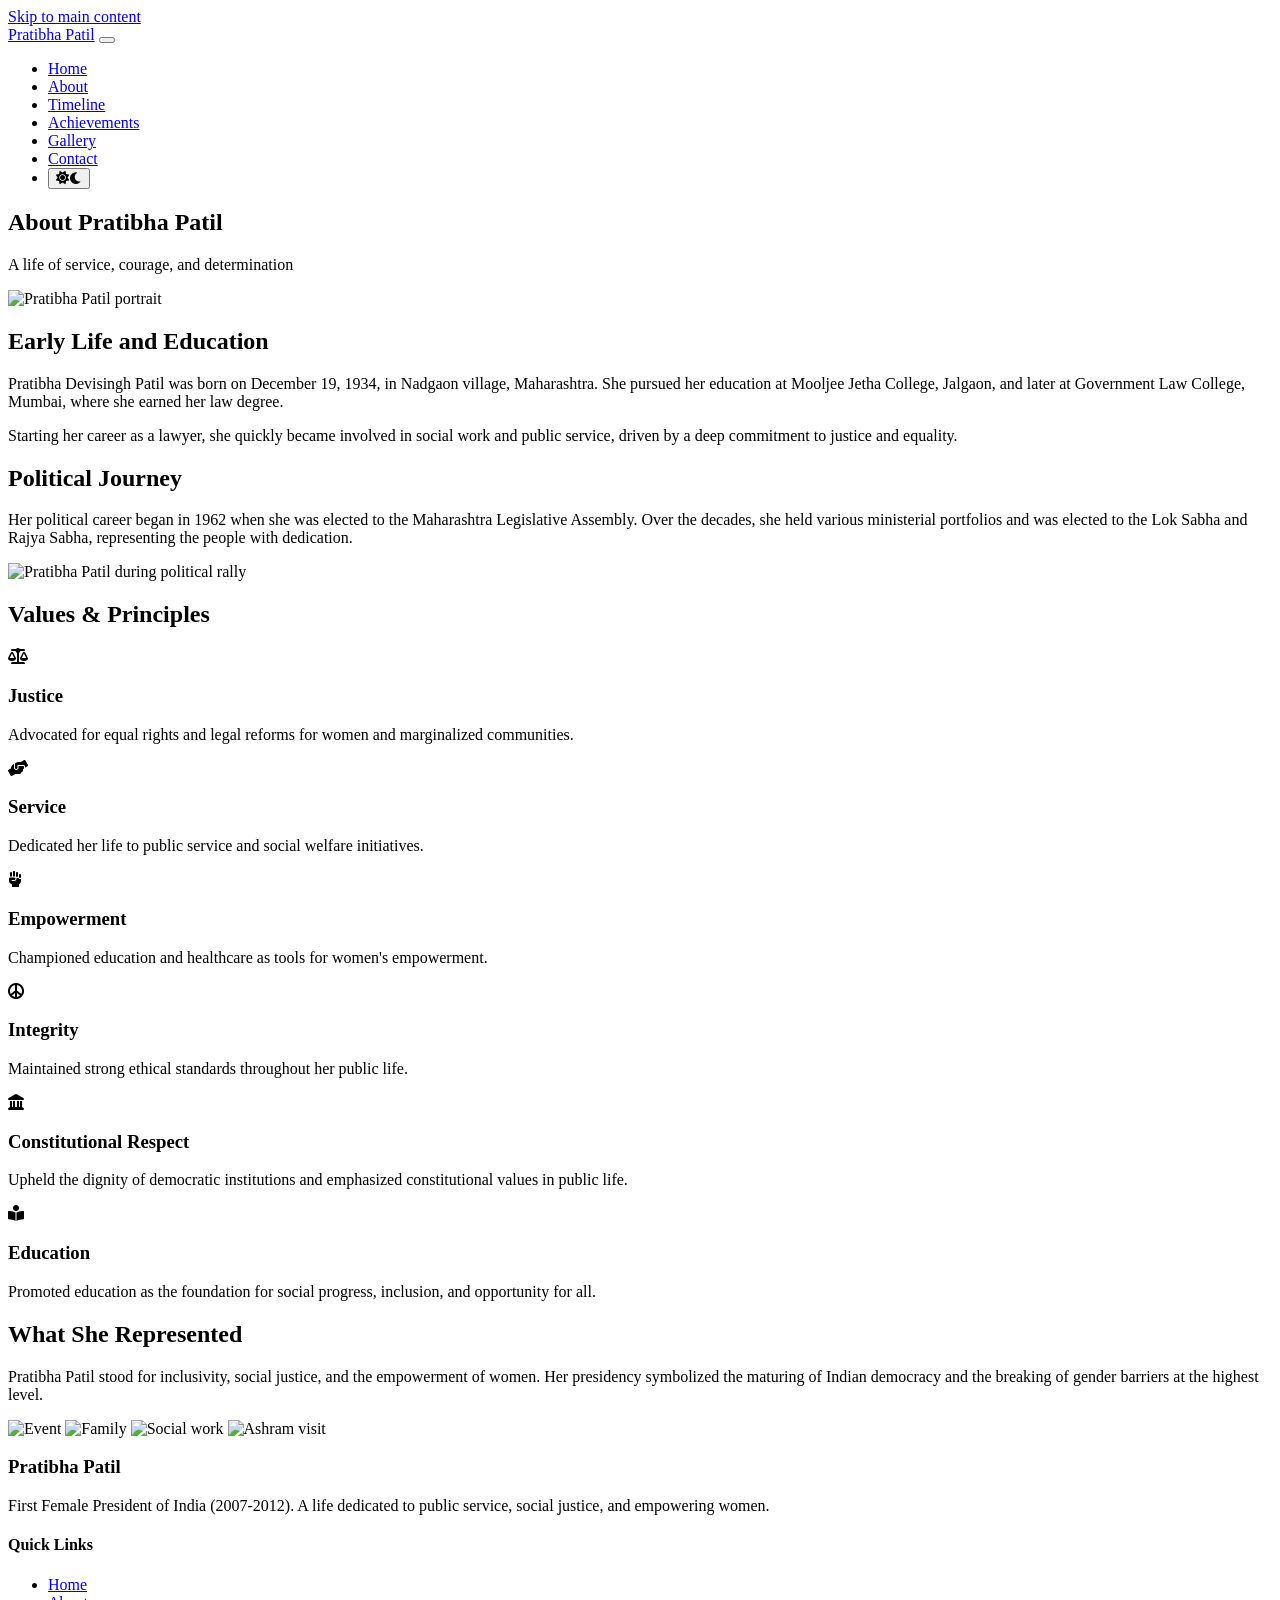
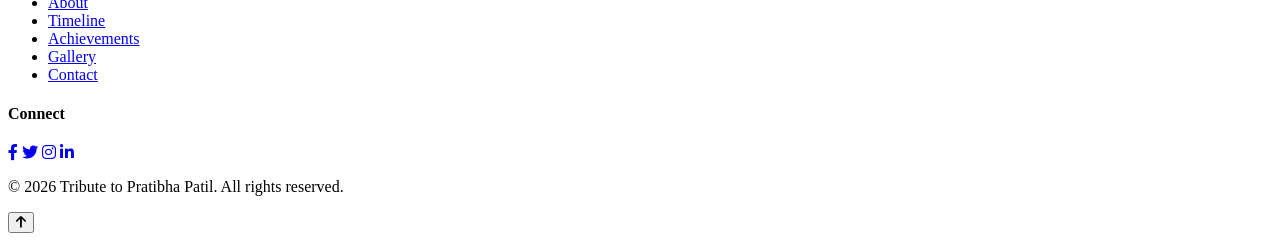
==== about.html @ 6075aadd "commit frist commit frist" ====
<!-- about.html -->
<!DOCTYPE html>
<html lang="en">
<head>
    <meta charset="UTF-8">
    <meta name="viewport" content="width=device-width, initial-scale=1.0">
    <title>About - Pratibha Patil</title>
    <meta name="description" content="Learn about the life and values of Smt. Pratibha Devisingh Patil, India's first female President.">
    <meta property="og:title" content="About Pratibha Patil">
    <meta property="og:description" content="Discover her journey, values, and legacy.">
    <meta property="og:image" content="assets/images/person-1.jpg">
    <link rel="icon" type="image/svg+xml" href="assets/icons/favicon.svg">
    <link rel="preconnect" href="https://fonts.googleapis.com">
    <link rel="preconnect" href="https://fonts.gstatic.com" crossorigin>
    <link href="https://fonts.googleapis.com/css2?family=Inter:opsz,wght@14..32,400;14..32,500;14..32,600;14..32,700;14..32,800&display=swap" rel="stylesheet">
    <link rel="stylesheet" href="https://cdnjs.cloudflare.com/ajax/libs/font-awesome/6.0.0-beta3/css/all.min.css">
    <link rel="stylesheet" href="assets/css/style.css">
    <link rel="stylesheet" href="assets/css/pages.css">
</head>
<body>
    <a href="#main-content" class="skip-link">Skip to main content</a>
    <header class="header">
        <nav class="navbar container" aria-label="Main navigation">
            <a href="index.html" class="logo"><span class="logo-text">Pratibha Patil</span></a>
            <button class="hamburger" id="hamburger" aria-label="Open menu" aria-expanded="false"><span class="bar"></span><span class="bar"></span><span class="bar"></span></button>
            <ul class="nav-menu" id="nav-menu">
                <li><a href="index.html" class="nav-link">Home</a></li>
                <li><a href="about.html" class="nav-link active">About</a></li>
                <li><a href="timeline.html" class="nav-link">Timeline</a></li>
                <li><a href="achievements.html" class="nav-link">Achievements</a></li>
                <li><a href="gallery.html" class="nav-link">Gallery</a></li>
                <li><a href="contact.html" class="nav-link">Contact</a></li>
                <li><button id="theme-toggle" class="theme-toggle" aria-label="Toggle dark mode"><i class="fas fa-sun"></i><i class="fas fa-moon"></i></button></li>
            </ul>
        </nav>
    </header>

    <main id="main-content">
        <section class="page-header"><div class="container"><h1>About Pratibha Patil</h1><p>A life of service, courage, and determination</p></div></section>

        <!-- Early Life & Political Journey (original) -->
        <section class="section">
            <div class="container">
                <div class="about-grid">
                    <div class="about-image reveal"><img src="assets/images/person-1.jpg" alt="Pratibha Patil portrait" class="img-responsive rounded"></div>
                    <div class="about-content reveal"><h2>Early Life and Education</h2><p>Pratibha Devisingh Patil was born on December 19, 1934, in Nadgaon village, Maharashtra. She pursued her education at Mooljee Jetha College, Jalgaon, and later at Government Law College, Mumbai, where she earned her law degree.</p><p>Starting her career as a lawyer, she quickly became involved in social work and public service, driven by a deep commitment to justice and equality.</p></div>
                </div>
                <div class="about-grid reverse">
                    <div class="about-content reveal"><h2>Political Journey</h2><p>Her political career began in 1962 when she was elected to the Maharashtra Legislative Assembly. Over the decades, she held various ministerial portfolios and was elected to the Lok Sabha and Rajya Sabha, representing the people with dedication.</p></div>
                    <div class="about-image reveal"><img src="assets/images/event-1.jpg" alt="Pratibha Patil during political rally" class="img-responsive rounded"></div>
                </div>
            </div>
        </section>

        <!-- Values & Principles Cards (New) -->
        <section class="section bg-light">
            <div class="container">
                <h2 class="section-title reveal">Values & Principles</h2>
                <div class="values-grid">
                    <div class="value-card reveal"><i class="fas fa-balance-scale"></i><h3>Justice</h3><p>Advocated for equal rights and legal reforms for women and marginalized communities.</p></div>
                    <div class="value-card reveal"><i class="fas fa-hands-helping"></i><h3>Service</h3><p>Dedicated her life to public service and social welfare initiatives.</p></div>
                    <div class="value-card reveal"><i class="fas fa-fist-raised"></i><h3>Empowerment</h3><p>Championed education and healthcare as tools for women's empowerment.</p></div>
                    <div class="value-card reveal"><i class="fas fa-peace"></i><h3>Integrity</h3><p>Maintained strong ethical standards throughout her public life.</p></div>
                    <div class="value-card reveal">
  <i class="fas fa-landmark"></i>
  <h3>Constitutional Respect</h3>
  <p>Upheld the dignity of democratic institutions and emphasized constitutional values in public life.</p>
</div>

<div class="value-card reveal">
  <i class="fas fa-book-reader"></i>
  <h3>Education</h3>
  <p>Promoted education as the foundation for social progress, inclusion, and opportunity for all.</p>
</div>
                </div>
            </div>
        </section>

       

        <!-- What She Represented + Image Strip -->
        <section class="section bg-light">
            <div class="container">
                <h2 class="section-title reveal">What She Represented</h2>
                <div class="representation">
                    <p>Pratibha Patil stood for inclusivity, social justice, and the empowerment of women. Her presidency symbolized the maturing of Indian democracy and the breaking of gender barriers at the highest level.</p>
                    <div class="image-strip">
                        <img src="assets/images/gallery-2.jpg" alt="Event">
                        <img src="assets/images/gallery-5.jpg" alt="Family">
                        <img src="assets/images/gallery-6.jpg" alt="Social work">
                        <img src="assets/images/gallery-8.jpg" alt="Ashram visit">
                    </div>
                </div>
            </div>
        </section>
    </main>

     <footer class="footer">
        <div class="container">
            <div class="footer-grid">
                <div class="footer-info">
                    <h3>Pratibha Patil</h3>
                    <p>First Female President of India (2007-2012). A life dedicated to public service, social justice, and empowering women.</p>
                </div>
                <div class="footer-links">
                    <h4>Quick Links</h4>
                    <ul>
                        <li><a href="index.html">Home</a></li>
                        <li><a href="about.html">About</a></li>
                        <li><a href="timeline.html">Timeline</a></li>
                        <li><a href="achievements.html">Achievements</a></li>
                        <li><a href="gallery.html">Gallery</a></li>
                        <li><a href="contact.html">Contact</a></li>
                    </ul>
                </div>
                <div class="footer-social">
                    <h4>Connect</h4>
                    <div class="social-icons">
                        <a href="#" aria-label="Facebook"><i class="fab fa-facebook-f"></i></a>
                        <a href="#" aria-label="Twitter"><i class="fab fa-twitter"></i></a>
                        <a href="#" aria-label="Instagram"><i class="fab fa-instagram"></i></a>
                        <a href="#" aria-label="LinkedIn"><i class="fab fa-linkedin-in"></i></a>
                    </div>
                </div>
            </div>
            <div class="footer-bottom">
                <p class="copyright">&copy; 2026 Tribute to Pratibha Patil. All rights reserved.</p>
            </div>
        </div>
    </footer>
    <button id="back-to-top" class="back-to-top"><i class="fas fa-arrow-up"></i></button>
    <script src="assets/js/main.js"></script>
</body>
</html>
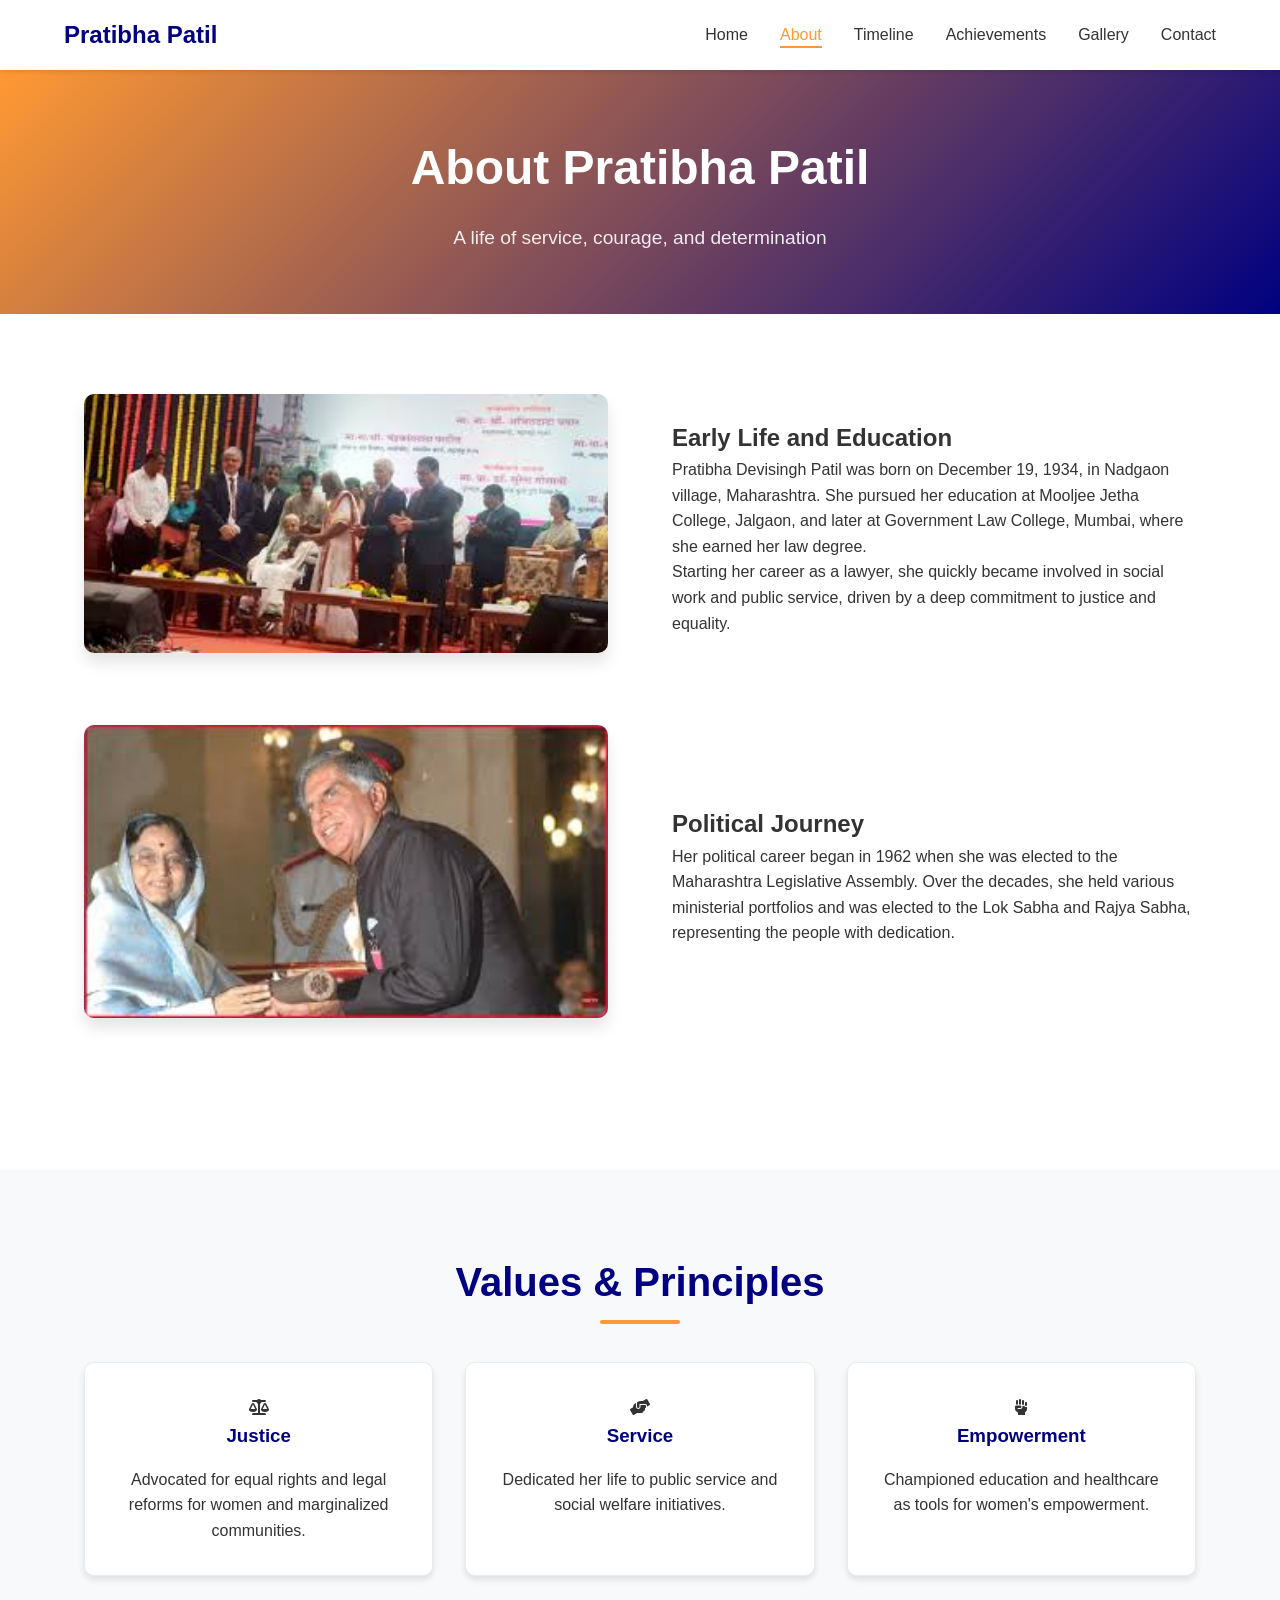
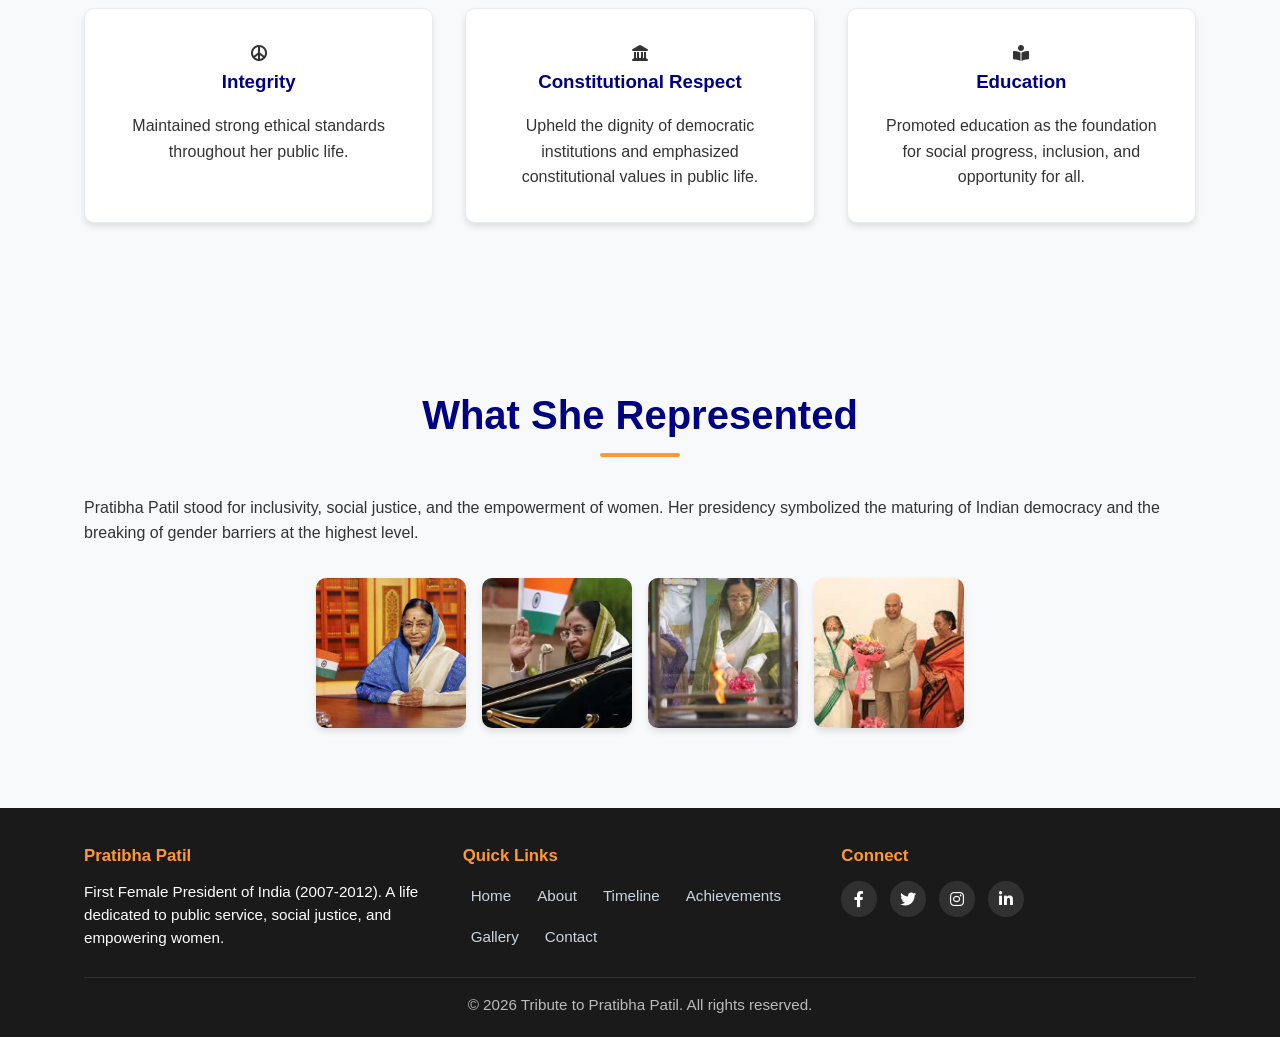
==== commit ffe52d34: "commit changes cammit changes" ====
--- a/about.html
+++ b/about.html
@@ -18,7 +18,7 @@
     <link rel="stylesheet" href="assets/css/pages.css">
 </head>
 <body>
-    <a href="#main-content" class="skip-link">Skip to main content</a>
+   
     <header class="header">
         <nav class="navbar container" aria-label="Main navigation">
             <a href="index.html" class="logo"><span class="logo-text">Pratibha Patil</span></a>
@@ -30,7 +30,6 @@
                 <li><a href="achievements.html" class="nav-link">Achievements</a></li>
                 <li><a href="gallery.html" class="nav-link">Gallery</a></li>
                 <li><a href="contact.html" class="nav-link">Contact</a></li>
-                <li><button id="theme-toggle" class="theme-toggle" aria-label="Toggle dark mode"><i class="fas fa-sun"></i><i class="fas fa-moon"></i></button></li>
             </ul>
         </nav>
     </header>
--- a/assets/css/style.css
+++ b/assets/css/style.css
@@ -0,0 +1,1206 @@
+/* assets/css/style.css */
+:root {
+    --primary-saffron: #FF9933;
+    --primary-navy: #000080;
+    --primary-white: #FFFFFF;
+    --secondary-saffron-light: #FFB366;
+    --secondary-navy-dark: #000066;
+    --text-dark: #333333;
+    --text-light: #F5F5F5;
+    --bg-light: #F8F9FA;
+    --bg-dark: #1A1A1A;
+    --gray-100: #F8F9FA;
+    --gray-200: #E9ECEF;
+    --gray-300: #DEE2E6;
+    --gray-400: #CED4DA;
+    --gray-500: #ADB5BD;
+    --shadow-sm: 0 2px 4px rgba(0, 0, 0, 0.1);
+    --shadow-md: 0 4px 6px rgba(0, 0, 0, 0.1);
+    --shadow-lg: 0 10px 15px rgba(0, 0, 0, 0.1);
+    --transition: all 0.3s ease;
+    --glass-bg: rgba(255, 255, 255, 0.2);
+    --glass-border: 1px solid rgba(255, 255, 255, 0.3);
+}
+
+
+
+* {
+    margin: 0;
+    padding: 0;
+    box-sizing: border-box;
+}
+
+html {
+    scroll-behavior: smooth;
+}
+
+body {
+    font-family: 'Inter', sans-serif;
+    line-height: 1.6;
+    color: var(--text-dark);
+    background-color: var(--primary-white);
+    transition: var(--transition);
+}
+
+.container {
+    width: 90%;
+    max-width: 1200px;
+    margin: 0 auto;
+    padding: 0 20px;
+}
+
+.skip-link {
+    position: absolute;
+    top: -40px;
+    left: 0;
+    background: var(--primary-navy);
+    color: var(--primary-white);
+    padding: 8px;
+    z-index: 100;
+    text-decoration: none;
+}
+
+.skip-link:focus {
+    top: 0;
+}
+
+.header {
+    background: var(--primary-white);
+    box-shadow: var(--shadow-sm);
+    position: sticky;
+    top: 0;
+    z-index: 1000;
+}
+
+.navbar {
+    display: flex;
+    justify-content: space-between;
+    align-items: center;
+    padding: 1rem 0;
+}
+
+.logo {
+    text-decoration: none;
+    font-size: 1.5rem;
+    font-weight: 700;
+    color: var(--primary-navy);
+}
+
+.hamburger {
+    display: none;
+    flex-direction: column;
+    cursor: pointer;
+    background: none;
+    border: none;
+    padding: 10px;
+}
+
+.hamburger .bar {
+    width: 25px;
+    height: 3px;
+    background: var(--primary-navy);
+    margin: 3px 0;
+    transition: var(--transition);
+}
+
+.nav-menu {
+    display: flex;
+    list-style: none;
+    align-items: center;
+    gap: 2rem;
+}
+
+.nav-link {
+    text-decoration: none;
+    color: var(--text-dark);
+    font-weight: 500;
+    transition: var(--transition);
+    position: relative;
+}
+
+.nav-link:hover,
+.nav-link.active {
+    color: var(--primary-saffron);
+}
+
+.nav-link::after {
+    content: '';
+    position: absolute;
+    bottom: -5px;
+    left: 0;
+    width: 0;
+    height: 2px;
+    background: var(--primary-saffron);
+    transition: var(--transition);
+}
+
+.nav-link:hover::after,
+.nav-link.active::after {
+    width: 100%;
+}
+
+
+/* Hero */
+.hero {
+    background: linear-gradient(135deg, var(--primary-saffron) 0%, var(--primary-navy) 100%);
+    color: var(--primary-white);
+    padding: 120px 0;
+    position: relative;
+    overflow: hidden;
+}
+
+.hero-content {
+    position: relative;
+    z-index: 2;
+}
+
+.hero-tagline {
+    display: inline-block;
+    background: rgba(255, 255, 255, 0.2);
+    backdrop-filter: blur(5px);
+    padding: 0.5rem 1.5rem;
+    border-radius: 50px;
+    font-size: 0.9rem;
+    margin-bottom: 1.5rem;
+    border: var(--glass-border);
+}
+
+.hero-title {
+    font-size: 3.5rem;
+    font-weight: 800;
+    margin-bottom: 1.5rem;
+    line-height: 1.2;
+}
+
+.hero-subtitle {
+    font-size: 1.2rem;
+    max-width: 600px;
+    margin-bottom: 2rem;
+    opacity: 0.9;
+}
+
+.hero-shapes {
+    position: absolute;
+    top: 0;
+    left: 0;
+    width: 100%;
+    height: 100%;
+    z-index: 1;
+}
+
+.shape {
+    position: absolute;
+    background: rgba(255, 255, 255, 0.1);
+    border-radius: 50%;
+    animation: float 6s ease-in-out infinite;
+}
+
+.shape-1 {
+    width: 200px;
+    height: 200px;
+    top: -100px;
+    right: -100px;
+}
+
+.shape-2 {
+    width: 150px;
+    height: 150px;
+    bottom: 50px;
+    left: 50px;
+    animation-delay: 0.5s;
+}
+
+.shape-3 {
+    width: 100px;
+    height: 100px;
+    bottom: -50px;
+    right: 200px;
+    animation-delay: 1s;
+}
+
+@keyframes float {
+    0%, 100% {
+        transform: translateY(0) rotate(0deg);
+    }
+    50% {
+        transform: translateY(-20px) rotate(10deg);
+    }
+}
+
+.trust-badges {
+    display: flex;
+    justify-content: center;
+    flex-wrap: wrap;
+    gap: 2rem;
+    margin-top: 2rem;
+}
+
+.badge {
+    display: flex;
+    align-items: center;
+    gap: 0.5rem;
+    font-weight: 500;
+    background: var(--glass-bg);
+    backdrop-filter: blur(5px);
+    padding: 0.5rem 1rem;
+    border-radius: 50px;
+    border: var(--glass-border);
+}
+
+.scroll-indicator {
+    position: absolute;
+    bottom: 30px;
+    left: 50%;
+    transform: translateX(-50%);
+    display: flex;
+    flex-direction: column;
+    align-items: center;
+    gap: 5px;
+    animation: bounce 2s infinite;
+}
+
+.scroll-indicator span {
+    font-size: 0.8rem;
+    letter-spacing: 2px;
+}
+
+@keyframes bounce {
+    0%, 20%, 50%, 80%, 100% {
+        transform: translateY(0) translateX(-50%);
+    }
+    40% {
+        transform: translateY(-10px) translateX(-50%);
+    }
+    60% {
+        transform: translateY(-5px) translateX(-50%);
+    }
+}
+
+/* Sections */
+.section {
+    padding: 80px 0;
+}
+
+.section-title {
+    text-align: center;
+    font-size: 2.5rem;
+    color: var(--primary-navy);
+    margin-bottom: 3rem;
+    position: relative;
+}
+
+.section-title::after {
+    content: '';
+    position: absolute;
+    bottom: -10px;
+    left: 50%;
+    transform: translateX(-50%);
+    width: 80px;
+    height: 4px;
+    background: var(--primary-saffron);
+    border-radius: 2px;
+}
+
+.bg-light {
+    background: var(--bg-light);
+}
+
+.btn {
+    display: inline-block;
+    padding: 12px 30px;
+    text-decoration: none;
+    border-radius: 50px;
+    font-weight: 600;
+    transition: var(--transition);
+    border: 2px solid transparent;
+    cursor: pointer;
+    text-align: center;
+}
+
+.btn-primary {
+    background: var(--primary-saffron);
+    color: var(--primary-white);
+}
+
+.btn-primary:hover {
+    background: transparent;
+    border-color: var(--primary-white);
+    transform: translateY(-3px);
+    box-shadow: var(--shadow-md);
+}
+
+.btn-secondary {
+    background: transparent;
+    border-color: var(--primary-white);
+    color: var(--primary-white);
+}
+
+.btn-secondary:hover {
+    background: var(--primary-white);
+    color: var(--primary-saffron);
+    transform: translateY(-3px);
+}
+
+.btn-outline {
+    background: transparent;
+    border: 2px solid var(--primary-saffron);
+    color: var(--primary-saffron);
+}
+
+.btn-outline:hover {
+    background: var(--primary-saffron);
+    color: var(--primary-white);
+}
+
+/* Quote card */
+.quote-card {
+    background: var(--primary-white);
+    border-radius: 10px;
+    padding: 3rem;
+    box-shadow: var(--shadow-lg);
+    text-align: center;
+    max-width: 800px;
+    margin: 0 auto;
+    border: 1px solid var(--gray-200);
+}
+
+.quote-icon {
+    font-size: 3rem;
+    color: var(--primary-saffron);
+    opacity: 0.3;
+    margin-bottom: 1rem;
+}
+
+.quote-text {
+    font-size: 1.5rem;
+    font-style: italic;
+    color: var(--text-dark);
+    margin-bottom: 1rem;
+}
+
+.quote-card cite {
+    color: var(--gray-500);
+    font-style: normal;
+}
+
+/* Stats */
+.stats-grid {
+    display: grid;
+    grid-template-columns: repeat(auto-fit, minmax(200px, 1fr));
+    gap: 2rem;
+    text-align: center;
+}
+
+.stat-card {
+    padding: 2rem;
+    background: var(--primary-white);
+    border-radius: 10px;
+    box-shadow: var(--shadow-md);
+    transition: var(--transition);
+    border: 1px solid var(--gray-200);
+}
+
+.stat-card:hover {
+    transform: translateY(-10px);
+    box-shadow: var(--shadow-lg);
+}
+
+.stat-number {
+    display: block;
+    font-size: 3rem;
+    font-weight: 800;
+    color: var(--primary-saffron);
+    margin-bottom: 0.5rem;
+}
+
+.stat-label {
+    font-size: 1rem;
+    color: var(--text-dark);
+    text-transform: uppercase;
+    letter-spacing: 1px;
+}
+
+/* Cards */
+.highlights-grid,
+.achievements-grid,
+.values-grid {
+    display: grid;
+    grid-template-columns: repeat(auto-fit, minmax(300px, 1fr));
+    gap: 2rem;
+    margin-top: 2rem;
+}
+
+.highlight-card,
+.achievement-card,
+.value-card {
+    background: var(--primary-white);
+    padding: 2rem;
+    border-radius: 10px;
+    box-shadow: var(--shadow-md);
+    text-align: center;
+    transition: var(--transition);
+    border: 1px solid var(--gray-200);
+}
+
+.highlight-card:hover,
+.achievement-card:hover,
+.value-card:hover {
+    transform: translateY(-5px);
+    box-shadow: var(--shadow-lg);
+}
+
+.highlight-icon,
+.achievement-icon {
+    font-size: 2.5rem;
+    color: var(--primary-saffron);
+    margin-bottom: 1.5rem;
+}
+
+.highlight-card h3,
+.achievement-card h3,
+.value-card h3 {
+    color: var(--primary-navy);
+    margin-bottom: 1rem;
+}
+
+.highlight-card p,
+.achievement-card p,
+.value-card p {
+    color: var(--text-dark);
+    line-height: 1.6;
+}
+
+/* Carousel */
+.carousel-container {
+    position: relative;
+    overflow: hidden;
+    max-width: 800px;
+    margin: 0 auto;
+}
+
+.carousel-track {
+    display: flex;
+    transition: transform 0.5s ease;
+}
+
+.carousel-slide {
+    flex: 0 0 100%;
+    padding: 0 10px;
+    text-align: center;
+}
+
+.carousel-slide img {
+    width: 100%;
+    height: 400px;
+    object-fit: cover;
+    border-radius: 10px;
+}
+
+.carousel-caption {
+    margin-top: 0.5rem;
+    font-weight: 500;
+    color: var(--text-dark);
+}
+
+.carousel-btn {
+    position: absolute;
+    top: 50%;
+    transform: translateY(-50%);
+    background: rgba(0, 0, 0, 0.5);
+    color: white;
+    border: none;
+    width: 40px;
+    height: 40px;
+    border-radius: 50%;
+    cursor: pointer;
+    transition: var(--transition);
+    z-index: 10;
+}
+
+.carousel-btn:hover {
+    background: var(--primary-saffron);
+}
+
+.carousel-btn.prev {
+    left: 10px;
+}
+
+.carousel-btn.next {
+    right: 10px;
+}
+
+/* FAQ */
+.faq-preview details {
+    background: var(--primary-white);
+    margin-bottom: 1rem;
+    border-radius: 8px;
+    border: 1px solid var(--gray-200);
+}
+
+.faq-preview summary {
+    padding: 1rem;
+    cursor: pointer;
+    font-weight: 600;
+    list-style: none;
+    position: relative;
+}
+
+.faq-preview summary::-webkit-details-marker {
+    display: none;
+}
+
+.faq-preview summary::after {
+    content: '+';
+    position: absolute;
+    right: 1rem;
+    font-weight: 400;
+}
+
+.faq-preview details[open] summary::after {
+    content: '-';
+}
+
+.faq-preview p {
+    padding: 0 1rem 1rem 1rem;
+    margin: 0;
+}
+
+/* CTA */
+.cta-section {
+    background: linear-gradient(135deg, var(--primary-navy) 0%, var(--primary-saffron) 100%);
+    color: var(--primary-white);
+    text-align: center;
+}
+
+.cta-content h2 {
+    font-size: 2.5rem;
+    margin-bottom: 1rem;
+}
+
+.cta-content p {
+    font-size: 1.2rem;
+    margin-bottom: 2rem;
+    opacity: 0.9;
+}
+
+/* Key roles */
+.key-roles-list {
+    max-width: 600px;
+    margin: 0 auto;
+}
+
+.role-item {
+    display: flex;
+    align-items: baseline;
+    padding: 1rem;
+    border-bottom: 1px dashed var(--gray-300);
+}
+
+.role-year {
+    min-width: 100px;
+    font-weight: 700;
+    color: var(--primary-saffron);
+}
+
+.role-desc {
+    color: var(--text-dark);
+}
+
+/* Image strip */
+.image-strip {
+    display: flex;
+    gap: 1rem;
+    flex-wrap: wrap;
+    margin-top: 2rem;
+    justify-content: center;
+}
+
+.image-strip img {
+    width: 150px;
+    height: 150px;
+    object-fit: cover;
+    border-radius: 10px;
+    box-shadow: var(--shadow-md);
+}
+
+/* Timeline */
+.timeline-highlights {
+    display: flex;
+    justify-content: center;
+    gap: 2rem;
+    flex-wrap: wrap;
+    margin-bottom: 2rem;
+}
+
+.timeline-highlights .highlight-card {
+    background: var(--primary-white);
+    padding: 1.5rem;
+    border-radius: 10px;
+    box-shadow: var(--shadow-md);
+    min-width: 150px;
+    text-align: center;
+}
+
+.timeline-highlights .year {
+    display: block;
+    font-size: 2rem;
+    font-weight: 700;
+    color: var(--primary-saffron);
+}
+
+.progress-container {
+    width: 100%;
+    height: 4px;
+    background: var(--gray-200);
+    position: sticky;
+    top: 70px;
+    z-index: 99;
+}
+
+.progress-bar {
+    height: 4px;
+    background: var(--primary-saffron);
+    width: 0%;
+}
+
+.timeline-search {
+    margin: 2rem auto;
+    text-align: center;
+}
+
+.timeline-search input {
+    width: 100%;
+    max-width: 400px;
+    padding: 0.75rem 1.5rem;
+    border: 1px solid var(--gray-300);
+    border-radius: 50px;
+    font-family: inherit;
+}
+
+/* Filters */
+.filter-buttons,
+.gallery-filters {
+    display: flex;
+    justify-content: center;
+    flex-wrap: wrap;
+    gap: 0.5rem;
+    margin: 2rem 0;
+}
+
+.filter-btn,
+.gallery-filter-btn {
+    padding: 0.5rem 1.5rem;
+    border: 2px solid var(--primary-saffron);
+    background: transparent;
+    color: var(--primary-saffron);
+    border-radius: 50px;
+    cursor: pointer;
+    font-weight: 500;
+    transition: var(--transition);
+}
+
+.filter-btn:hover,
+.filter-btn.active,
+.gallery-filter-btn:hover,
+.gallery-filter-btn.active {
+    background: var(--primary-saffron);
+    color: var(--primary-white);
+}
+
+/* Impact stats */
+.impact-stats {
+    display: flex;
+    justify-content: space-around;
+    flex-wrap: wrap;
+    gap: 2rem;
+    margin-top: 2rem;
+}
+
+.impact-item {
+    text-align: center;
+}
+
+.impact-number {
+    display: block;
+    font-size: 3rem;
+    font-weight: 800;
+    color: var(--primary-navy);
+}
+
+.impact-label {
+    font-size: 1rem;
+    color: var(--gray-500);
+    text-transform: uppercase;
+}
+
+/* Sources */
+.sources-grid {
+    display: grid;
+    grid-template-columns: repeat(auto-fit, minmax(200px, 1fr));
+    gap: 1.5rem;
+    margin-top: 2rem;
+}
+
+.source-card {
+    background: var(--primary-white);
+    padding: 1.5rem;
+    border-radius: 10px;
+    box-shadow: var(--shadow-sm);
+    text-align: center;
+    transition: var(--transition);
+}
+
+.source-card:hover {
+    transform: translateY(-5px);
+    box-shadow: var(--shadow-md);
+}
+
+.source-card i {
+    font-size: 2rem;
+    color: var(--primary-saffron);
+    margin-bottom: 1rem;
+}
+
+.source-card a {
+    color: var(--primary-navy);
+    text-decoration: none;
+    font-weight: 500;
+}
+
+.source-card a:hover {
+    text-decoration: underline;
+}
+
+.reference-note {
+    text-align: center;
+    color: var(--gray-500);
+    font-size: 0.9rem;
+    margin-top: 2rem;
+}
+
+/* Gallery */
+.gallery-grid {
+    display: grid;
+    grid-template-columns: repeat(auto-fit, minmax(300px, 1fr));
+    gap: 1.5rem;
+}
+
+.gallery-item {
+    position: relative;
+    overflow: hidden;
+    border-radius: 10px;
+    box-shadow: var(--shadow-md);
+    cursor: pointer;
+    aspect-ratio: 1;
+}
+
+.gallery-item img {
+    width: 100%;
+    height: 100%;
+    object-fit: cover;
+    transition: var(--transition);
+}
+
+.gallery-item:hover img {
+    transform: scale(1.1);
+}
+
+/* Modal */
+.modal {
+    display: none;
+    position: fixed;
+    inset: 0;
+    width: 100%;
+    height: 100%;
+    background: rgba(0, 0, 0, 0.9);
+    z-index: 2000;
+    opacity: 0;
+    transition: opacity 0.3s ease;
+}
+
+.modal.show {
+    display: flex;
+    opacity: 1;
+}
+
+.modal-content {
+    position: relative;
+    width: 90%;
+    max-width: 900px;
+    margin: auto;
+}
+
+.modal-image {
+    width: 100%;
+    height: auto;
+    border-radius: 10px;
+}
+
+.modal-caption {
+    color: var(--primary-white);
+    text-align: center;
+    margin-top: 1rem;
+    font-size: 1.2rem;
+}
+
+.modal-close {
+    position: absolute;
+    top: 20px;
+    right: 30px;
+    color: var(--primary-white);
+    font-size: 40px;
+    cursor: pointer;
+    transition: var(--transition);
+    z-index: 2001;
+}
+
+.modal-close:hover {
+    color: var(--primary-saffron);
+}
+
+.modal-prev,
+.modal-next {
+    position: absolute;
+    top: 50%;
+    transform: translateY(-50%);
+    background: rgba(255, 255, 255, 0.2);
+    color: var(--primary-white);
+    border: none;
+    width: 50px;
+    height: 50px;
+    border-radius: 50%;
+    cursor: pointer;
+    font-size: 1.2rem;
+    transition: var(--transition);
+    z-index: 2001;
+}
+
+.modal-prev:hover,
+.modal-next:hover {
+    background: var(--primary-saffron);
+}
+
+.modal-prev {
+    left: 20px;
+}
+
+.modal-next {
+    right: 20px;
+}
+
+/* Contact */
+.contact-cards {
+    display: flex;
+    flex-direction: column;
+    gap: 1rem;
+    margin-bottom: 2rem;
+}
+
+.contact-card {
+    display: flex;
+    align-items: center;
+    gap: 1rem;
+    padding: 1rem;
+    background: var(--bg-light);
+    border-radius: 10px;
+}
+
+.contact-card i {
+    width: 30px;
+    color: var(--primary-saffron);
+    font-size: 1.2rem;
+}
+
+.social-links-large {
+    display: flex;
+    flex-direction: column;
+    gap: 1rem;
+    margin-bottom: 2rem;
+}
+
+.social-link {
+    display: flex;
+    align-items: center;
+    gap: 1rem;
+    padding: 1rem;
+    background: var(--bg-light);
+    border-radius: 8px;
+    color: var(--text-dark);
+    text-decoration: none;
+    transition: var(--transition);
+}
+
+.social-link:hover {
+    background: var(--primary-saffron);
+    color: var(--primary-white);
+    transform: translateX(10px);
+}
+
+.social-link i {
+    width: 24px;
+}
+
+/* Toast */
+.toast {
+    visibility: hidden;
+    min-width: 250px;
+    background: #333;
+    color: #fff;
+    text-align: center;
+    border-radius: 50px;
+    padding: 1rem;
+    position: fixed;
+    bottom: 30px;
+    left: 50%;
+    transform: translateX(-50%);
+    z-index: 1000;
+    opacity: 0;
+    transition: opacity 0.3s;
+}
+
+.toast.show {
+    visibility: visible;
+    opacity: 1;
+}
+
+/* Breadcrumbs */
+.breadcrumbs {
+    padding: 1rem 0;
+    color: var(--gray-500);
+}
+
+.breadcrumbs a {
+    color: var(--primary-navy);
+    text-decoration: none;
+}
+
+.breadcrumbs a:hover {
+    text-decoration: underline;
+}
+
+/* Back to top */
+.back-to-top {
+    position: fixed;
+    bottom: 30px;
+    right: 30px;
+    width: 50px;
+    height: 50px;
+    background: var(--primary-saffron);
+    color: var(--primary-white);
+    border: none;
+    border-radius: 50%;
+    cursor: pointer;
+    display: none;
+    align-items: center;
+    justify-content: center;
+    font-size: 1.2rem;
+    box-shadow: var(--shadow-lg);
+    transition: var(--transition);
+    z-index: 999;
+}
+
+.back-to-top:hover {
+    background: var(--primary-navy);
+    transform: translateY(-5px);
+}
+
+.back-to-top.show {
+    display: flex;
+}
+
+/* Reveal */
+.reveal {
+    opacity: 0;
+    transform: translateY(30px);
+    transition: all 0.8s ease;
+}
+
+.reveal.active {
+    opacity: 1;
+    transform: translateY(0);
+}
+
+/* Footer - reduced height */
+.footer {
+    background: var(--bg-dark);
+    color: var(--primary-white);
+    padding: 2.2rem 0 1rem;
+}
+
+.footer-grid {
+    display: grid;
+    grid-template-columns: repeat(auto-fit, minmax(220px, 1fr));
+    gap: 1.5rem;
+    margin-bottom: 1.5rem;
+}
+
+.footer-info h3,
+.footer-links h4,
+.footer-social h4 {
+    color: var(--primary-saffron);
+    margin-bottom: 0.7rem;
+    font-size: 1.05rem;
+}
+
+.footer-info p,
+.footer-links a,
+.footer-bottom p {
+    font-size: 0.95rem;
+    line-height: 1.5;
+}
+
+.footer-links ul {
+    list-style: none;
+    padding: 0;
+    margin: 0;
+    display: flex;
+    flex-wrap: wrap;
+    gap: 10px;
+}
+
+.footer-links li {
+    margin: 0;
+}
+
+.footer-links ul li a {
+    display: inline-block;
+    color: #cbd5e1;
+    text-decoration: none;
+    font-weight: 500;
+    padding: 4px 8px;
+    border-radius: 8px;
+    transition: 0.3s;
+}
+
+.footer-links ul li a:hover {
+    color: #38bdf8;
+    background: rgba(56, 189, 248, 0.12);
+}
+
+.social-icons {
+    display: flex;
+    gap: 0.8rem;
+}
+
+.social-icons a {
+    width: 36px;
+    height: 36px;
+    border-radius: 50%;
+    background: rgba(255, 255, 255, 0.1);
+    display: flex;
+    align-items: center;
+    justify-content: center;
+    transition: var(--transition);
+    color: var(--primary-white);
+    text-decoration: none;
+}
+
+.social-icons a:hover {
+    background: var(--primary-saffron);
+    transform: translateY(-3px);
+}
+
+.footer-bottom {
+    border-top: 1px solid rgba(255, 255, 255, 0.1);
+    padding-top: 1rem;
+    text-align: center;
+}
+
+.disclaimer,
+.copyright {
+    font-size: 0.88rem;
+    opacity: 0.7;
+    margin-bottom: 0.3rem;
+}
+
+/* Responsive */
+@media (max-width: 768px) {
+    .hamburger {
+        display: flex;
+    }
+
+    .nav-menu {
+        position: fixed;
+        left: -100%;
+        top: 70px;
+        flex-direction: column;
+        background: var(--primary-white);
+        width: 100%;
+        text-align: center;
+        transition: 0.3s;
+        box-shadow: var(--shadow-md);
+        padding: 2rem 0;
+        gap: 1.5rem;
+    }
+
+    .nav-menu.active {
+        left: 0;
+    }
+
+    .hero-title {
+        font-size: 2.5rem;
+    }
+
+    .hero-subtitle {
+        font-size: 1rem;
+    }
+
+    .section-title {
+        font-size: 2rem;
+    }
+
+    .quote-text {
+        font-size: 1.2rem;
+    }
+
+    .stats-grid {
+        grid-template-columns: repeat(2, 1fr);
+    }
+
+    .footer-grid {
+        grid-template-columns: 1fr;
+        text-align: center;
+    }
+
+    .footer-links ul,
+    .social-icons {
+        justify-content: center;
+    }
+
+    .breadcrumbs {
+        text-align: center;
+    }
+
+    .timeline-highlights {
+        flex-direction: column;
+        align-items: center;
+    }
+}
+
+@media (max-width: 480px) {
+    .hero-title {
+        font-size: 2rem;
+    }
+
+    .stats-grid {
+        grid-template-columns: 1fr;
+    }
+
+    .section {
+        padding: 40px 0;
+    }
+
+    .btn {
+        display: block;
+        width: 100%;
+        margin: 10px 0;
+    }
+
+    .footer {
+        padding: 1.8rem 0 0.8rem;
+    }
+
+    .footer-links ul {
+        justify-content: center;
+    }
+}
--- a/assets/css/pages.css
+++ b/assets/css/pages.css
@@ -0,0 +1,606 @@
+/* assets/css/pages.css */
+.page-header {
+    background: linear-gradient(135deg, var(--primary-saffron) 0%, var(--primary-navy) 100%);
+    color: var(--primary-white);
+    padding: 60px 0;
+    text-align: center;
+}
+
+.page-header h1 {
+    font-size: 3rem;
+    margin-bottom: 1rem;
+}
+
+.page-header p {
+    font-size: 1.2rem;
+    opacity: 0.9;
+}
+
+.about-grid {
+    display: grid;
+    grid-template-columns: 1fr 1fr;
+    gap: 4rem;
+    align-items: center;
+    margin-bottom: 4rem;
+}
+
+.about-grid.reverse {
+    direction: rtl;
+}
+
+.about-grid.reverse .about-content {
+    direction: ltr;
+}
+
+.img-responsive {
+    width: 100%;
+    height: auto;
+}
+
+.rounded {
+    border-radius: 10px;
+    box-shadow: var(--shadow-lg);
+}
+
+.timeline {
+    position: relative;
+    max-width: 800px;
+    margin: 0 auto;
+    padding: 20px 0;
+}
+
+.timeline::before {
+    content: '';
+    position: absolute;
+    left: 50%;
+    transform: translateX(-50%);
+    width: 4px;
+    height: 100%;
+    background: var(--primary-saffron);
+    border-radius: 2px;
+}
+
+.timeline-item {
+    position: relative;
+    margin-bottom: 3rem;
+    width: 100%;
+}
+
+.timeline-dot {
+    position: absolute;
+    left: 50%;
+    transform: translateX(-50%);
+    width: 20px;
+    height: 20px;
+    background: var(--primary-navy);
+    border: 4px solid var(--primary-saffron);
+    border-radius: 50%;
+    z-index: 2;
+    transition: var(--transition);
+}
+
+.timeline-item:hover .timeline-dot {
+    background: var(--primary-saffron);
+    border-color: var(--primary-navy);
+    transform: translateX(-50%) scale(1.2);
+}
+
+.timeline-date {
+    position: absolute;
+    left: 0;
+    width: calc(50% - 40px);
+    text-align: right;
+    font-weight: 700;
+    color: var(--primary-saffron);
+    font-size: 1.2rem;
+}
+
+.timeline-content {
+    position: relative;
+    left: 50%;
+    width: calc(50% - 40px);
+    margin-left: 40px;
+    background: var(--primary-white);
+    padding: 1.5rem;
+    border-radius: 10px;
+    box-shadow: var(--shadow-md);
+    border: 1px solid var(--gray-200);
+}
+
+.timeline-item:nth-child(even) .timeline-date {
+    left: auto;
+    right: 0;
+    text-align: left;
+}
+
+.timeline-item:nth-child(even) .timeline-content {
+    left: 0;
+    margin-left: 0;
+    margin-right: 40px;
+}
+
+.timeline-content h3 {
+    color: var(--primary-navy);
+    margin-bottom: 0.5rem;
+}
+
+.timeline-content p {
+    color: var(--text-dark);
+    margin: 0;
+}
+
+.achievement-card {
+    text-align: left;
+    display: flex;
+    flex-direction: column;
+}
+
+.achievement-icon {
+    font-size: 2rem;
+    margin-bottom: 1rem;
+    color: var(--primary-saffron);
+}
+
+.sources-grid {
+    display: grid;
+    grid-template-columns: repeat(auto-fit, minmax(200px, 1fr));
+    gap: 1.5rem;
+    margin-top: 2rem;
+}
+
+.source-card {
+    background: var(--primary-white);
+    padding: 1.5rem;
+    border-radius: 8px;
+    box-shadow: var(--shadow-sm);
+    text-align: center;
+    transition: var(--transition);
+    border: 1px solid var(--gray-200);
+}
+
+.source-card:hover {
+    transform: translateY(-5px);
+    box-shadow: var(--shadow-md);
+}
+
+.source-card i {
+    font-size: 2rem;
+    color: var(--primary-saffron);
+    margin-bottom: 1rem;
+    display: block;
+}
+
+.source-card a {
+    color: var(--primary-navy);
+    text-decoration: none;
+    font-weight: 500;
+    transition: var(--transition);
+}
+
+.source-card a:hover {
+    color: var(--primary-saffron);
+}
+
+.reference-note {
+    text-align: center;
+    color: var(--gray-500);
+    font-size: 0.9rem;
+    margin-top: 2rem;
+}
+
+.gallery-grid {
+    display: grid;
+    grid-template-columns: repeat(auto-fit, minmax(300px, 1fr));
+    gap: 1.5rem;
+}
+
+.gallery-item {
+    position: relative;
+    overflow: hidden;
+    border-radius: 8px;
+    box-shadow: var(--shadow-md);
+    cursor: pointer;
+    aspect-ratio: 1;
+}
+
+.gallery-item img {
+    width: 100%;
+    height: 100%;
+    object-fit: cover;
+    transition: var(--transition);
+}
+
+.gallery-item:hover img {
+    transform: scale(1.1);
+}
+
+.modal {
+    display: none;
+    position: fixed;
+    top: 0;
+    left: 0;
+    width: 100%;
+    height: 100%;
+    background: rgba(0,0,0,0.9);
+    z-index: 2000;
+    opacity: 0;
+    transition: opacity 0.3s ease;
+}
+
+.modal.show {
+    display: flex;
+    opacity: 1;
+}
+
+.modal-content {
+    position: relative;
+    width: 90%;
+    max-width: 900px;
+    margin: auto;
+}
+
+.modal-image {
+    width: 100%;
+    height: auto;
+    border-radius: 8px;
+}
+
+.modal-close {
+    position: absolute;
+    top: 20px;
+    right: 30px;
+    color: var(--primary-white);
+    font-size: 40px;
+    cursor: pointer;
+    transition: var(--transition);
+    z-index: 2001;
+}
+
+.modal-close:hover {
+    color: var(--primary-saffron);
+}
+
+.modal-prev,
+.modal-next {
+    position: absolute;
+    top: 50%;
+    transform: translateY(-50%);
+    background: rgba(255,255,255,0.2);
+    color: var(--primary-white);
+    border: none;
+    width: 50px;
+    height: 50px;
+    border-radius: 50%;
+    cursor: pointer;
+    font-size: 1.2rem;
+    transition: var(--transition);
+    z-index: 2001;
+}
+
+.modal-prev:hover,
+.modal-next:hover {
+    background: var(--primary-saffron);
+}
+
+.modal-prev {
+    left: 20px;
+}
+
+.modal-next {
+    right: 20px;
+}
+
+.contact-grid {
+    display: grid;
+    grid-template-columns: 1fr 1fr;
+    gap: 4rem;
+}
+
+.contact-form,
+.contact-info {
+    background: var(--primary-white);
+    padding: 2rem;
+    border-radius: 10px;
+    box-shadow: var(--shadow-md);
+    border: 1px solid var(--gray-200);
+}
+
+.contact-form h2,
+.contact-info h2 {
+    color: var(--primary-navy);
+    margin-bottom: 2rem;
+}
+
+.form-group {
+    margin-bottom: 1.5rem;
+}
+
+.form-group label {
+    display: block;
+    margin-bottom: 0.5rem;
+    color: var(--text-dark);
+    font-weight: 500;
+}
+
+.form-group input,
+.form-group textarea {
+    width: 100%;
+    padding: 0.75rem;
+    border: 1px solid var(--gray-300);
+    border-radius: 5px;
+    font-family: 'Inter', sans-serif;
+    transition: var(--transition);
+    background: var(--primary-white);
+    color: var(--text-dark);
+}
+
+.form-group input:focus,
+.form-group textarea:focus {
+    outline: none;
+    border-color: var(--primary-saffron);
+    box-shadow: 0 0 0 3px rgba(255,153,51,0.1);
+}
+
+.form-note {
+    margin-top: 1rem;
+    color: var(--gray-500);
+    font-size: 0.9rem;
+    text-align: center;
+}
+
+.social-links-large {
+    display: flex;
+    flex-direction: column;
+    gap: 1rem;
+    margin-bottom: 2rem;
+}
+
+.social-link {
+    display: flex;
+    align-items: center;
+    gap: 1rem;
+    padding: 1rem;
+    background: var(--bg-light);
+    border-radius: 8px;
+    color: var(--text-dark);
+    text-decoration: none;
+    transition: var(--transition);
+}
+
+.social-link:hover {
+    background: var(--primary-saffron);
+    color: var(--primary-white);
+    transform: translateX(10px);
+}
+
+.social-link i {
+    font-size: 1.2rem;
+    width: 24px;
+}
+
+.map-placeholder {
+    border-radius: 8px;
+    overflow: hidden;
+    box-shadow: var(--shadow-md);
+}
+
+@media (max-width: 768px) {
+    .page-header h1 {
+        font-size: 2rem;
+    }
+
+    .about-grid,
+    .about-grid.reverse {
+        grid-template-columns: 1fr;
+        gap: 2rem;
+        direction: ltr;
+    }
+
+    .about-grid.reverse .about-content {
+        direction: ltr;
+    }
+
+    .timeline::before {
+        left: 20px;
+    }
+
+    .timeline-dot {
+        left: 20px;
+    }
+
+    .timeline-date {
+        left: 60px !important;
+        width: auto !important;
+        text-align: left !important;
+        top: -20px;
+    }
+
+    .timeline-content {
+        left: 60px !important;
+        width: calc(100% - 60px) !important;
+        margin-left: 0 !important;
+        margin-right: 0 !important;
+    }
+
+    .timeline-item:nth-child(even) .timeline-date {
+        left: 60px;
+        right: auto;
+        text-align: left;
+    }
+
+    .contact-grid {
+        grid-template-columns: 1fr;
+        gap: 2rem;
+    }
+}
+
+
+
+
+/* assets/css/pages.css */
+.page-header {
+    background: linear-gradient(135deg, var(--primary-saffron) 0%, var(--primary-navy) 100%);
+    color: var(--primary-white);
+    padding: 60px 0;
+    text-align: center;
+}
+.page-header h1 { font-size: 3rem; margin-bottom: 1rem; }
+.page-header p { font-size: 1.2rem; opacity: 0.9; }
+
+.about-grid {
+    display: grid;
+    grid-template-columns: 1fr 1fr;
+    gap: 4rem;
+    align-items: center;
+    margin-bottom: 4rem;
+}
+.about-grid.reverse { direction: rtl; }
+.about-grid.reverse .about-content { direction: ltr; }
+.img-responsive { width: 100%; height: auto; }
+.rounded { border-radius: 10px; box-shadow: var(--shadow-lg); }
+
+.timeline {
+    position: relative;
+    max-width: 800px;
+    margin: 0 auto;
+    padding: 20px 0;
+}
+.timeline::before {
+    content: '';
+    position: absolute;
+    left: 50%;
+    transform: translateX(-50%);
+    width: 4px;
+    height: 100%;
+    background: var(--primary-saffron);
+    border-radius: 2px;
+}
+.timeline-item {
+    position: relative;
+    margin-bottom: 3rem;
+    width: 100%;
+}
+.timeline-dot {
+    position: absolute;
+    left: 50%;
+    transform: translateX(-50%);
+    width: 20px;
+    height: 20px;
+    background: var(--primary-navy);
+    border: 4px solid var(--primary-saffron);
+    border-radius: 50%;
+    z-index: 2;
+    transition: var(--transition);
+}
+.timeline-item:hover .timeline-dot {
+    background: var(--primary-saffron);
+    border-color: var(--primary-navy);
+    transform: translateX(-50%) scale(1.2);
+}
+.timeline-date {
+    position: absolute;
+    left: 0;
+    width: calc(50% - 40px);
+    text-align: right;
+    font-weight: 700;
+    color: var(--primary-saffron);
+    font-size: 1.2rem;
+}
+.timeline-content {
+    position: relative;
+    left: 50%;
+    width: calc(50% - 40px);
+    margin-left: 40px;
+    background: var(--primary-white);
+    padding: 1.5rem;
+    border-radius: 10px;
+    box-shadow: var(--shadow-md);
+    border: 1px solid var(--gray-200);
+}
+.timeline-item:nth-child(even) .timeline-date {
+    left: auto;
+    right: 0;
+    text-align: left;
+}
+.timeline-item:nth-child(even) .timeline-content {
+    left: 0;
+    margin-left: 0;
+    margin-right: 40px;
+}
+.timeline-content h3 { color: var(--primary-navy); margin-bottom: 0.5rem; }
+.timeline-content p { color: var(--text-dark); margin: 0; }
+
+/* Achievements page specifics */
+.achievement-card { text-align: left; display: flex; flex-direction: column; }
+.achievement-icon { font-size: 2rem; margin-bottom: 1rem; color: var(--primary-saffron); }
+
+/* Contact page */
+.contact-grid {
+    display: grid;
+    grid-template-columns: 1fr 1fr;
+    gap: 4rem;
+    
+}
+.contact-form, .contact-info {
+    background: var(--primary-white);
+    padding: 2rem;
+    border-radius: 10px;
+    box-shadow: var(--shadow-md);
+    border: 1px solid var(--gray-200);
+    
+}
+.contact-form h2, .contact-info h2 { color: var(--primary-navy); margin-bottom: 2rem; }
+.form-group { margin-bottom: 1.5rem; }
+.form-group label { display: block; margin-bottom: 0.5rem; color: var(--text-dark); font-weight: 500; }
+.form-group input, .form-group textarea {
+    width: 100%;
+    padding: 0.75rem;
+    border: 1px solid var(--gray-300);
+    border-radius: 5px;
+    font-family: 'Inter', sans-serif;
+    transition: var(--transition);
+    background: var(--primary-white);
+    color: var(--text-dark);
+}
+.form-group input:focus, .form-group textarea:focus {
+    outline: none;
+    border-color: var(--primary-saffron);
+    box-shadow: 0 0 0 3px rgba(255,153,51,0.1);
+}
+.form-note { margin-top: 1rem; color: var(--gray-500); font-size: 0.9rem; text-align: center; }
+
+.map-placeholder { border-radius: 8px; overflow: hidden; box-shadow: var(--shadow-md); }
+
+/* Responsive */
+@media (max-width: 768px) {
+    .page-header h1 { font-size: 2rem; }
+    .about-grid, .about-grid.reverse {
+        grid-template-columns: 1fr;
+        gap: 2rem;
+        direction: ltr;
+    }
+    .about-grid.reverse .about-content { direction: ltr; }
+    .timeline::before { left: 20px; }
+    .timeline-dot { left: 20px; }
+    .timeline-date {
+        left: 60px !important;
+        width: auto !important;
+        text-align: left !important;
+        top: -20px;
+    }
+    .timeline-content {
+        left: 60px !important;
+        width: calc(100% - 60px) !important;
+        margin-left: 0 !important;
+        margin-right: 0 !important;
+    }
+    .timeline-item:nth-child(even) .timeline-date {
+        left: 60px;
+        right: auto;
+        text-align: left;
+    }
+    .contact-grid {
+        grid-template-columns: 1fr;
+        gap: 2rem;
+    }
+}
